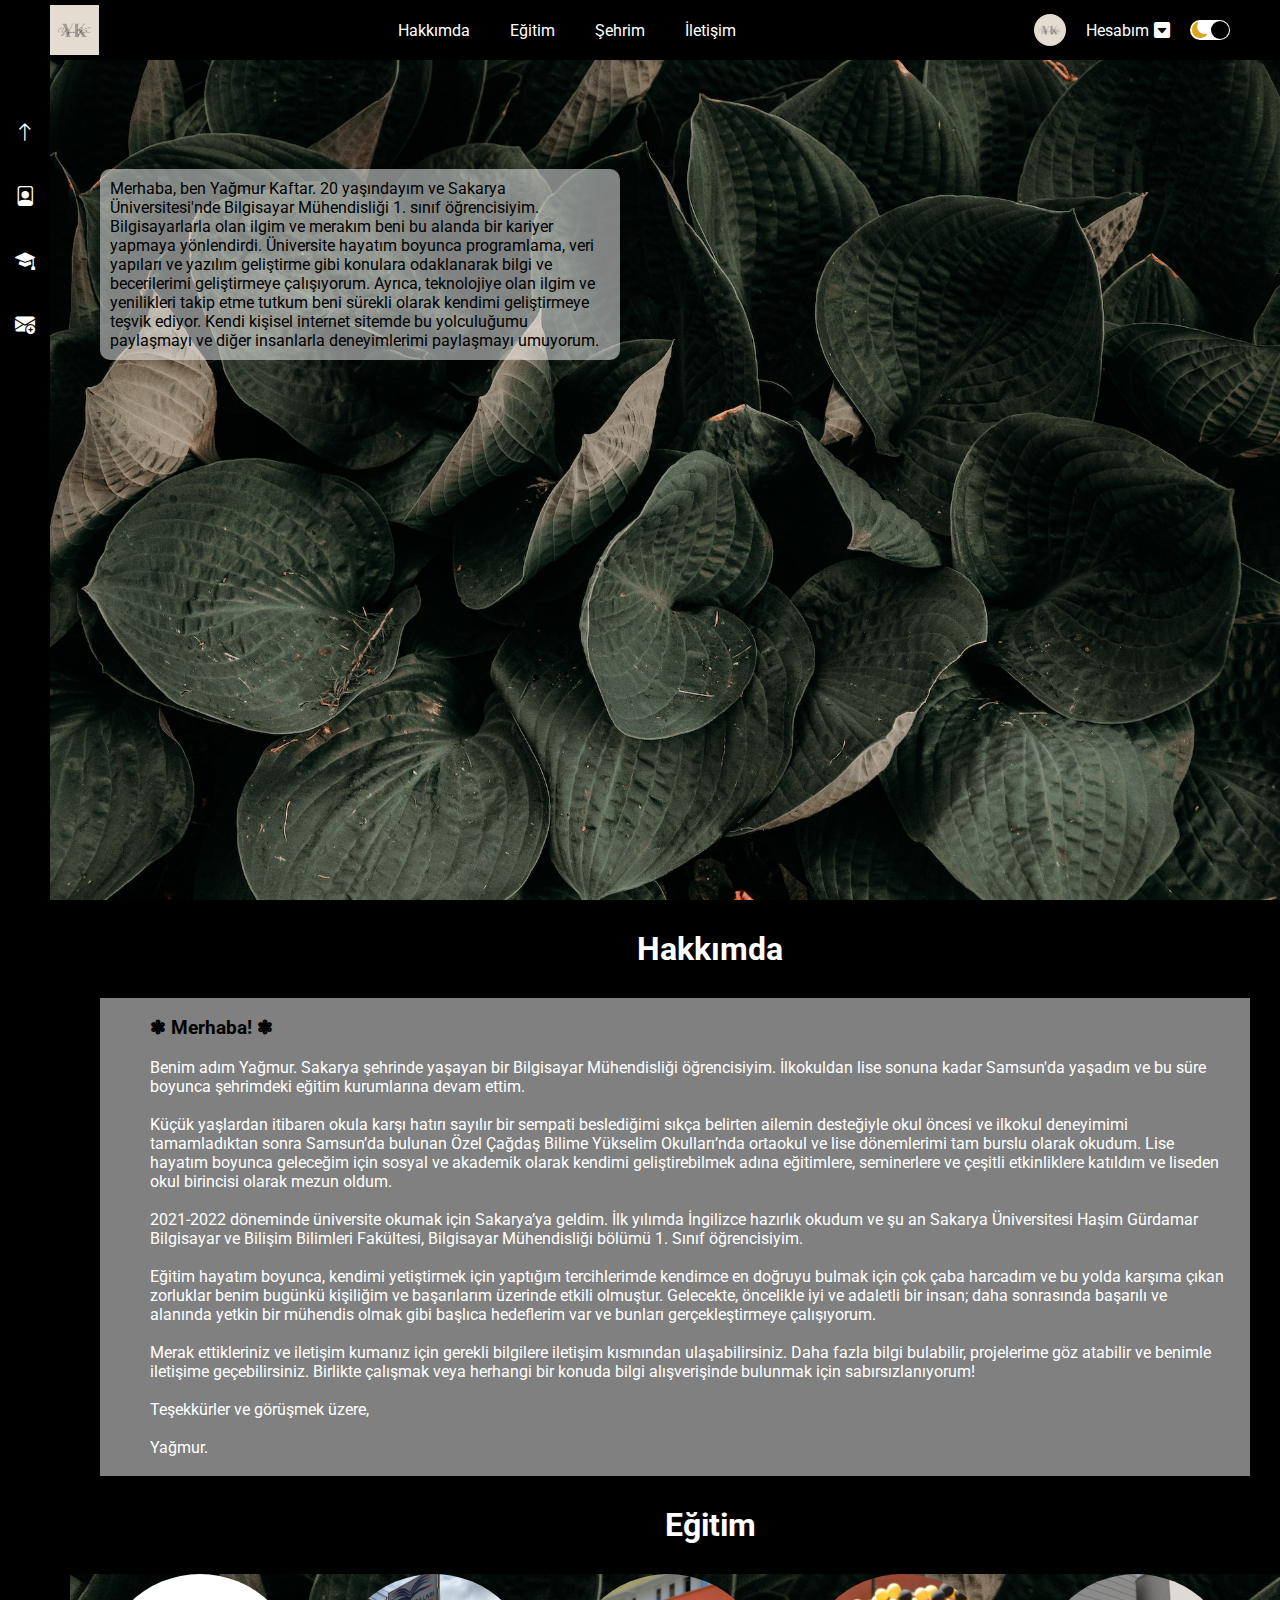
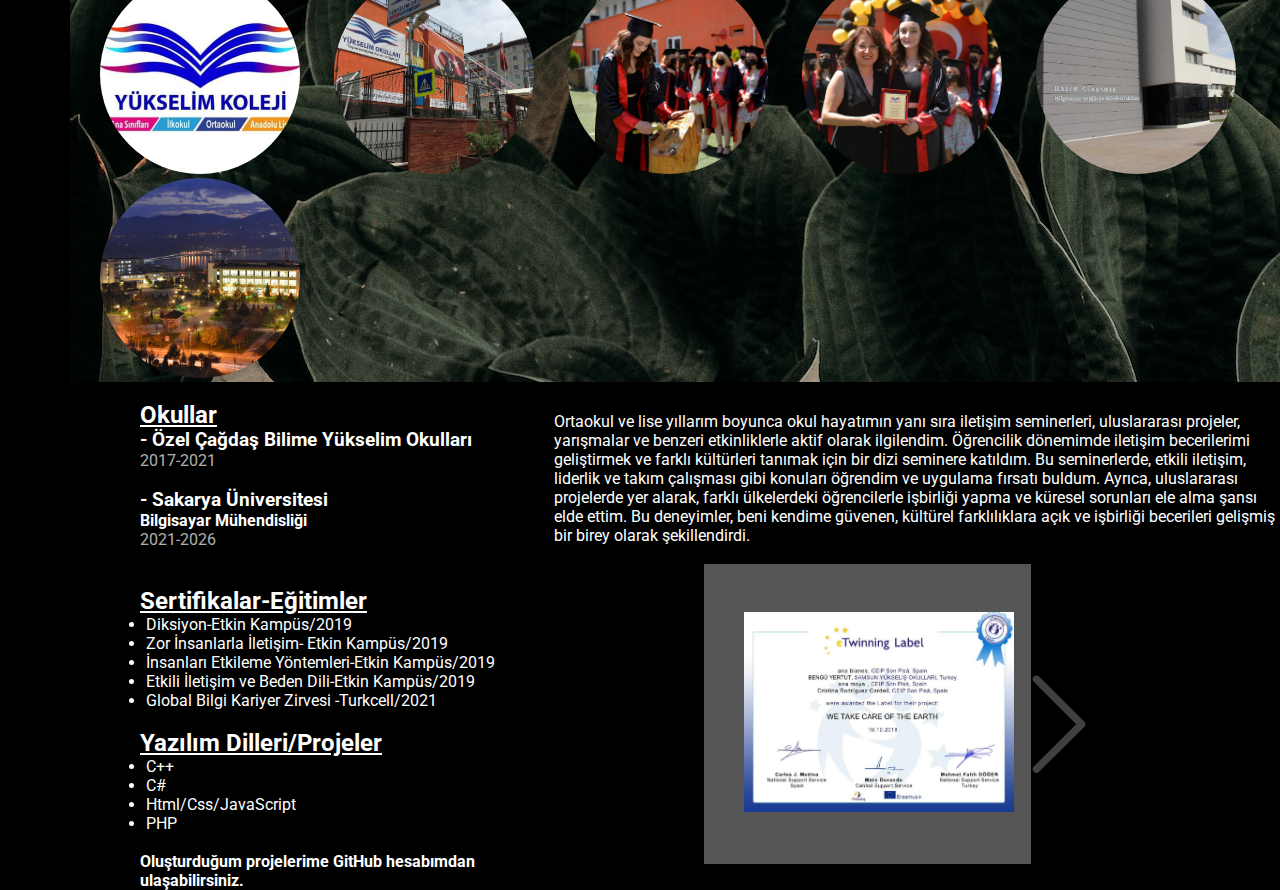
==== html/index.html @ e884bfb1 "varolan tasarım üzerinde düenleme yapıldı" ====
<!DOCTYPE html>
<html lang="en">
  <head>
    <meta charset="UTF-8" />
    <meta name="viewport" content="width=device-width, initial-scale=1.0" />
    <title>Yağmur Kaftar</title>
    <link
      rel="stylesheet"
      href="https://cdn.jsdelivr.net/npm/bootstrap-icons@1.10.5/font/bootstrap-icons.css"
    />
    <link rel="stylesheet" href="../css/style.css" />
  </head>

  <body>
    <!-- navbar start -->
    <div class="navbar" id="ana-sayfa">
      <div class="navbar-wrapper">
        <div class="logo">
          <img src="../photos/hesap-logo.png" alt="">
        </div>
        <nav class="menu-container">
          <ul class="menu-list">
            <li class="menu-list-item"><a href="#hakkimda">Hakkımda</a></li>
            <li class="menu-list-item"><a href="#egitim">Eğitim</a></li>
            <li class="menu-list-item"><a href="city.html">Şehrim</a></li>
            <li class="menu-list-item">İletişim</li>
          </ul>
        </nav>
        <div class="profile-container">
          <img class="profile-picture" src="../photos/hesap-logo.png" alt="" />
          <div class="profile-text-container">
            <span class="profile-text">Hesabım</span>
            <i class="bi bi-caret-down-square-fill"></i>
          </div>
          <div class="toggle">
            <i class="bi bi-moon-fill toggle-icon"></i>
            <i class="bi bi-brightness-low-fill toggle-icon"></i>
            <div class="toggle-ball"></div>
          </div>
        </div>
      </div>
    </div>
    <!-- navbar end -->

    <!-- sidebar start -->
    <div class="sidebar">
      <i class="bi bi-arrow-up" id="main"></i>
      <i class="bi bi-file-person" id="about"></i>
      <i class="bi bi-mortarboard-fill" id="education"></i>
      <i class="bi bi-envelope-plus-fill"></i>
    </div>
    <!-- sidebar end -->

    <!-- content start -->
    <div class="container">
      <!--? featured content start -->
      <div class="content-wrapper">
        <div class="featured-content">
          <img src="../photos/kaftar-sb-none-bg.png" alt=""/>
          <p class="featured-description">
            Merhaba, ben Yağmur Kaftar. 20 yaşındayım ve Sakarya
            Üniversitesi'nde Bilgisayar Mühendisliği 1. sınıf öğrencisiyim.
            Bilgisayarlarla olan ilgim ve merakım beni bu alanda bir kariyer
            yapmaya yönlendirdi. Üniversite hayatım boyunca programlama, veri
            yapıları ve yazılım geliştirme gibi konulara odaklanarak bilgi ve
            becerilerimi geliştirmeye çalışıyorum. Ayrıca, teknolojiye olan
            ilgim ve yenilikleri takip etme tutkum beni sürekli olarak kendimi
            geliştirmeye teşvik ediyor. Kendi kişisel internet sitemde bu
            yolculuğumu paylaşmayı ve diğer insanlarla deneyimlerimi paylaşmayı
            umuyorum.
          </p>
        </div>
      </div>

      <!--? featured content end -->

      <!-- content start -->
      <!-- about start -->
      <div class="about-container" id="hakkimda">
        <h1 class="about-title">Hakkımda</h1>
        <div class="about-text-container">
          <br />
          <h3 class="about-text-title">❃ Merhaba! ❃</h3>
          <br />
          <p>
            Benim adım Yağmur. Sakarya şehrinde yaşayan bir Bilgisayar
            Mühendisliği öğrencisiyim. İlkokuldan lise sonuna kadar Samsun'da
            yaşadım ve bu süre boyunca şehrimdeki eğitim kurumlarına devam
            ettim.
          </p>
          <br />
          <p>
            Küçük yaşlardan itibaren okula karşı hatırı sayılır bir sempati
            beslediğimi sıkça belirten ailemin desteğiyle okul öncesi ve ilkokul
            deneyimimi tamamladıktan sonra Samsun’da bulunan Özel Çağdaş Bilime
            Yükselim Okulları’nda ortaokul ve lise dönemlerimi tam burslu olarak
            okudum. Lise hayatım boyunca geleceğim için sosyal ve akademik
            olarak kendimi geliştirebilmek adına eğitimlere, seminerlere ve
            çeşitli etkinliklere katıldım ve liseden okul birincisi olarak mezun
            oldum.
          </p>
          <br />
          <p>
            2021-2022 döneminde üniversite okumak için Sakarya’ya geldim. İlk
            yılımda İngilizce hazırlık okudum ve şu an Sakarya Üniversitesi
            Haşim Gürdamar Bilgisayar ve Bilişim Bilimleri Fakültesi, Bilgisayar
            Mühendisliği bölümü 1. Sınıf öğrencisiyim.
          </p>
          <br />
          <p>
            Eğitim hayatım boyunca, kendimi yetiştirmek için yaptığım
            tercihlerimde kendimce en doğruyu bulmak için çok çaba harcadım ve
            bu yolda karşıma çıkan zorluklar benim bugünkü kişiliğim ve
            başarılarım üzerinde etkili olmuştur. Gelecekte, öncelikle iyi ve
            adaletli bir insan; daha sonrasında başarılı ve alanında yetkin bir
            mühendis olmak gibi başlıca hedeflerim var ve bunları
            gerçekleştirmeye çalışıyorum.
          </p>
          <br />
          <p>
            Merak ettikleriniz ve iletişim kumanız için gerekli bilgilere
            iletişim kısmından ulaşabilirsiniz. Daha fazla bilgi bulabilir,
            projelerime göz atabilir ve benimle iletişime geçebilirsiniz.
            Birlikte çalışmak veya herhangi bir konuda bilgi alışverişinde
            bulunmak için sabırsızlanıyorum!
          </p>
          <br />
          <p>Teşekkürler ve görüşmek üzere,</p>
          <br />
          <p>Yağmur.</p>
          <br />
        </div>
      </div>
      <!-- about end -->
      <!-- education start -->
      <div class="education-container" id="egitim">
        <h1 class="education-title">Eğitim</h1>
        <div>
          <div class="education-picture-container">
            <img class="education-picture" src="../photos/yükselis.png" alt="" />
            <img class="education-picture" src="../photos/yükselis2.png" alt="" />
            <img class="education-picture" src="../photos/mezuniyet.jpg" alt="" />
            <img
              class="education-picture"
              src="../photos/mezuniyet-2.jpg"
              alt=""
            />
            <img class="education-picture" src="../photos/fakulte.jpeg" alt="" />
            <img
              class="education-picture"
              src="../photos/sau-photo-2.jpg"
              alt=""
            />
          </div>
          <div style="float: left; width: 40%">
            <div class="education-text-schools">
              <br />
              <h2 class="school-text-title">Okullar</h2>
              <h3 class="highschool">- Özel Çağdaş Bilime Yükselim Okulları</h3>
              <p class="date">2017-2021</p>
              <br />
              <h3>- Sakarya Üniversitesi</h3>
              <h4>Bilgisayar Mühendisliği</h4>
              <p class="date">2021-2026</p>
              <br /><br />
            </div>
            <div class="education-text-certificate">
              <h2 class="certificate-text-title">Sertifikalar-Eğitimler</h2>
              <ul class="certificate-list">
                <li>Diksiyon-Etkin Kampüs/2019</li>
                <li>Zor İnsanlarla İletişim- Etkin Kampüs/2019</li>
                <li>İnsanları Etkileme Yöntemleri-Etkin Kampüs/2019</li>
                <li>Etkili İletişim ve Beden Dili-Etkin Kampüs/2019</li>
                <li>Global Bilgi Kariyer Zirvesi -Turkcell/2021</li>
              </ul>
            </div><br>
            <div class="education-text-software">
              <h2 class="software-text-title">Yazılım Dilleri/Projeler</h2>
              <ul class="language-list">
                <li>C++</li>
                <li>C#</li>
                <li>Html/Css/JavaScript</li>
                <li>PHP</li><br>
              </ul>
              <h4>Oluşturduğum projelerime GitHub hesabımdan ulaşabilirsiniz.</h4>
            </div>
          </div>
        </div>
        <div style="float: right; width: 60%" class="documents">
          <p class="documents-text">
            Ortaokul ve lise yıllarım boyunca okul hayatımın yanı sıra iletişim
            seminerleri, uluslararası projeler, yarışmalar ve benzeri
            etkinliklerle aktif olarak ilgilendim. Öğrencilik dönemimde iletişim
            becerilerimi geliştirmek ve farklı kültürleri tanımak için bir dizi
            seminere katıldım. Bu seminerlerde, etkili iletişim, liderlik ve
            takım çalışması gibi konuları öğrendim ve uygulama fırsatı buldum.
            Ayrıca, uluslararası projelerde yer alarak, farklı ülkelerdeki
            öğrencilerle işbirliği yapma ve küresel sorunları ele alma şansı
            elde ettim. Bu deneyimler, beni kendime güvenen, kültürel
            farklılıklara açık ve işbirliği becerileri gelişmiş bir birey olarak
            şekillendirdi.
          </p>
          <br />

          <div class="document-list-wrapper">
            <div class="slider-frame">
              <ul class="documents-list">
                <li class="documents-item">
                  <img
                    class="documents-item-img"
                    src="../photos/eTwinning.jpg"
                    alt=""
                  />
                  <div class="documents-item-info">
                    <span class="documents-item-title"> eTwinning</span>
                  </div>
                </li>
                <li class="documents-item">
                  <img
                    class="documents-item-img"
                    src="../photos/oxford-big-read.jpg"
                    alt=""
                  />
                  <div class="documents-item-info">
                    <span class="documents-item-title">Big Read</span>
                  </div>
                </li>
                <li class="documents-item">
                  <img
                    class="documents-item-img"
                    src="../photos/diksiyon.png"
                    alt=""
                  />
                  <div class="documents-item-info">
                    <span class="documents-item-title">Diksiyon</span>
                  </div>
                </li>
                <li class="documents-item">
                  <img
                    class="documents-item-img"
                    src="../photos/etkili-iletisim-beden-dili.png"
                    alt=""
                  />
                  <div class="documents-item-info">
                    <span class="documents-item-title"
                      >Etkili İletişim-Beden Dili</span
                    >
                  </div>
                </li>
                <li class="documents-item">
                  <img
                    class="documents-item-img"
                    src="../photos/insanları-etkileme-yöntemleri.png"
                    alt=""
                  />
                  <div class="documents-item-info">
                    <span class="documents-item-title"
                      >İnsanları Etkileme Yöntemleri</span
                    >
                  </div>
                </li>
                <li class="documents-item">
                  <img
                    class="documents-item-img"
                    src="../photos/zor-insanlarla-iletisim.png"
                    alt=""
                  />
                  <div class="documents-item-info">
                    <span class="documents-item-title"
                      >Zor İnsanlarla İletişim</span
                    >
                  </div>
                </li>
              </ul>
            </div>
            <div class="rigth-arrow">
              <i class="bi bi-chevron-right arrow"></i>
            </div>
            </div>
          </div>
        </div>
        <div style="clear: both"></div>
      </div>
      <!-- education end -->
    </div>
    <script src="../javascript/script.js"></script>
  </body>
</html>
---- css/style.css ----
@import url('https://fonts.googleapis.com/css2?family=Roboto:wght@300&display=swap');
/* base css start */

* {
  margin: 0;
}

html {
  scroll-behavior: smooth;
}

body {
  font-family: 'Roboto', sans-serif;
}

.container {
  background-color: black;
  color: white;
}
/* base css end */

/* navbar start */

.navbar {
  background-color: black;
  height: 60px;
  color: white;
  position: relative;
  top: 0;
}

.navbar-wrapper {
  display: flex;
  justify-content: space-between;
  align-items: center;
  height: 100%;
  padding: 0 50px;
}


.logo {
  width: 50px;
  height: 50px;
  object-fit: cover;
  display: flex;
}

.menu-list {
  display: flex;
  list-style: none;
  column-gap: 40px;
  padding: 0;
}

.menu-list-item {
  cursor: pointer;
}

.menu-list-item a {
  text-decoration: none; 
  color: white; 
}

.menu-list-item a:hover {
  font-weight: bold;
  color: lightblue; 
}

.menu-list-item:hover {
  font-weight: bold;
}

.menu-list-item.active {
  font-weight: bold;
}

.profile-container {
  display: flex;
  align-items: center;
  column-gap: 20px;
}

.profile-picture {
  width: 32px;
  height: 32px;
  object-fit: cover;
  border-radius: 50%;
}

.profile-text-container {
  display: flex;
  align-items: center;
  column-gap: 5px;
  line-height: 1px;
}

.toggle {
  width: 40px;
  height: 20px;
  border-radius: 20px;
  background-color: white;
  position: relative;
  display: flex;
  align-items: center;
  justify-content: space-around;
}

.toggle-ball {
  width: 18px;
  height: 18px;
  background-color: black;
  border-radius: 50%;
  cursor: pointer;
  position: absolute;
  right: 1px;
  transition: 0.5s all ease;
}

.toggle-icon {
  color: goldenrod;
}
/* navbar end */

/* sidebar start */
.sidebar {
  background-color: black;
  color: white;
  height: 100%;
  width: 50px;
  display: flex;
  flex-direction: column;
  align-items: center;
  padding-top: 60px;
  row-gap: 40px;
  position: fixed;
}

.sidebar i {
  color: white;
  font-size: 20px;
  cursor: pointer;
}

/* sidebar end */

/* featured content start */

.content-wrapper {
  margin-left: 50px;
}

.featured-content {
  background: url("../photos/dark-bg.jpg");
  padding: 50px;
  height: calc(100vh - 160px);
  background-size: cover;
}

.featured-content img{
  padding:0;
}

.featured-description {
  width: 500px;
  background-color: rgb(255, 255, 255, 0.5);
  padding: 10px;
  margin-top: 40px;
  border-radius: 10px;
  color: black;
}

/* featured content end */

/*----content start----*/

/*about start*/

.about-container {
  margin-left: 70px;
}

.about-title {
  padding-top: 30px;
  margin-left: 70px;
  text-align: center;
}
.about-text-title {
  color: black;
}

.about-text-container {
  background-color: rgb(255, 255, 255, 0.5);
  padding-left: 50px;
  padding-right: 20px;
  margin: 30px;
  text-align: left;
  column-gap: 5px;
  text-size-adjust: 5px;
}
/*about end*/

/*education start*/

.education-pictures {
  list-style: none;
}

.education-img {
  width: 270px;
  padding-left: 70%;
  padding-top: 0;
}

.education-picture-container {
  background: url(../photos/dark-bg.jpg);
  height: 250;
  object-fit: cover;
  position: sticky;
}

.education-picture {
  height: 200px;
  width: 200px;
  object-fit: cover;
  border-radius: 100px;
  display: inline-block;
  margin-left: 30px;
}

.education-container {
  margin-left: 70px;
}

.education-title {
  padding-bottom: 30px;
  margin-left: 70px;
  text-align: center;
}

.education-text-schools {
  margin-left: 70px;
}

.school-text-title {
  text-decoration: underline;
}

.date {
  color: rgb(255, 255, 255, 0.7);
}

.education-text-certificate {
  margin-left: 70px;
}


.certificate-text-title {
  text-decoration: underline;
}

.certificate-list {
  padding-inline-start: 1.5%;
}

.education-text-software{
  margin-left: 70px;
}

.software-text-title{
  text-decoration: underline;
}

.language-list{
  padding-inline-start: 1.5%;
}

.slider-frame {
  overflow: hidden;
  /*border: 2px solid;*/
  margin-left: 150px;
  width: 45%;
  background-color: rgba(170, 170, 170, 0.5);
}

.documents-item {
  position: relative;
}

.documents-item:hover .documents-item-title {
  opacity: 1;
}

.documents-item:hover .documents-item-img {
  transform: scale(1.2);
  margin: 0 30px;
  opacity: 0.5;
}

.documents-text {
  padding-top: 30px;
}

.documents-list {
  list-style: none;
  /*padding-left: 150px;*/
  height: 300px;
  display: flex;
  align-items: center;
  column-gap: 30px;
  transform: translateX(0);
  transition: 1s all ease-in-out;

}

.documents-item-img {
  width: 270px;
  height: 200px;
  object-fit: fill;
  transition: 0.5s all ease-in-out;
}

.documents-item-title {
  background-color: rgb(40, 40, 40, 0.5);
  padding: 0 10px;
  font-size: 28px;
  font-weight: bold;
  position: absolute;
  top: 10%;
  left: 100px;
  opacity: 0;
  transition: 0.5s all ease-in-out;
  color: white;
}

.document-list-wrapper {
  overflow: hidden;
  position: relative;
}

.arrow {
  color: gray;
  width: 100px;
  display: flex;
  font-size: 120px;
  opacity: 0.5;
  transition: 1.5s;
  cursor: pointer;
}

.arrow:hover {
  opacity: 1;
}

.rigth-arrow {
  position: absolute;
  right: 25%;
  top: 100px;
}


/*education end*/
/*content end*/

/*dark mode start*/

.container.active{
  background-color: white;
}

.menu-list-item a.active {
  text-decoration: none; 
  color: white; 
}

.navbar.active{
  background-color: white;
  color: black;
}


.sidebar.active{
  background-color: white;
  color: black;
}

.sidebar i.active{
  color: black;
}

.toggle.active{
  background-color: black;
}

.toggle-ball.active{
  background-color: white;
  transform: translateX(-20px);
}

.about-container.active{
  color: black;
}

.education-container.active{
  color: black;
}

.about-text-container.active{
  background-color: rgba(118, 117, 117, 0.5);
}

.date.active {
  color: rgba(56, 55, 55, 0.7);
}

.education-picture-container.active {
  background: url(../photos/light-bg.jpg);
  height: 250;
  object-fit: cover;
  position: sticky;
}

.featured-content.active {
  background: url("../photos/light-bg.jpg");
  padding: 50px;
  height: calc(100vh- 160px);
  background-size: cover;
}
/*dark mode end*/

/*responsive start*/
/*@media only screen and (max-width: )*/
  


/*responsive end*/
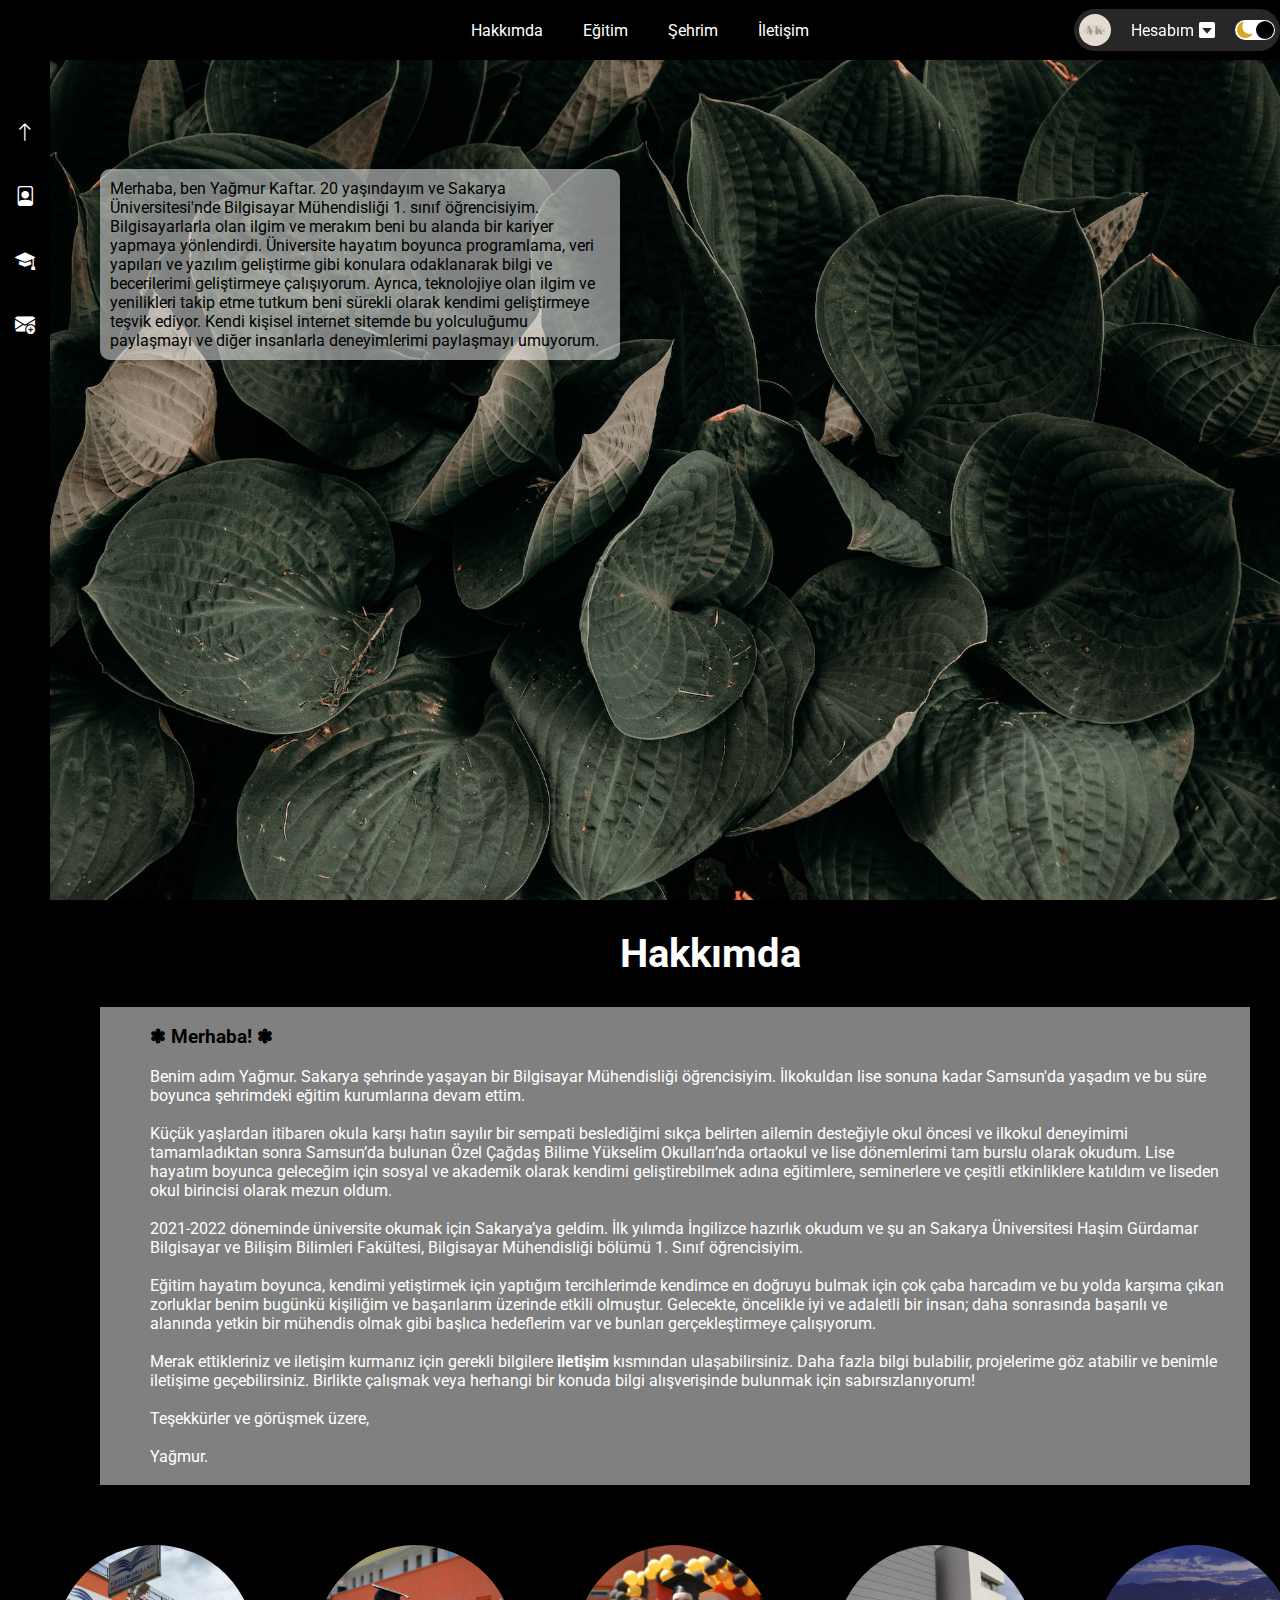
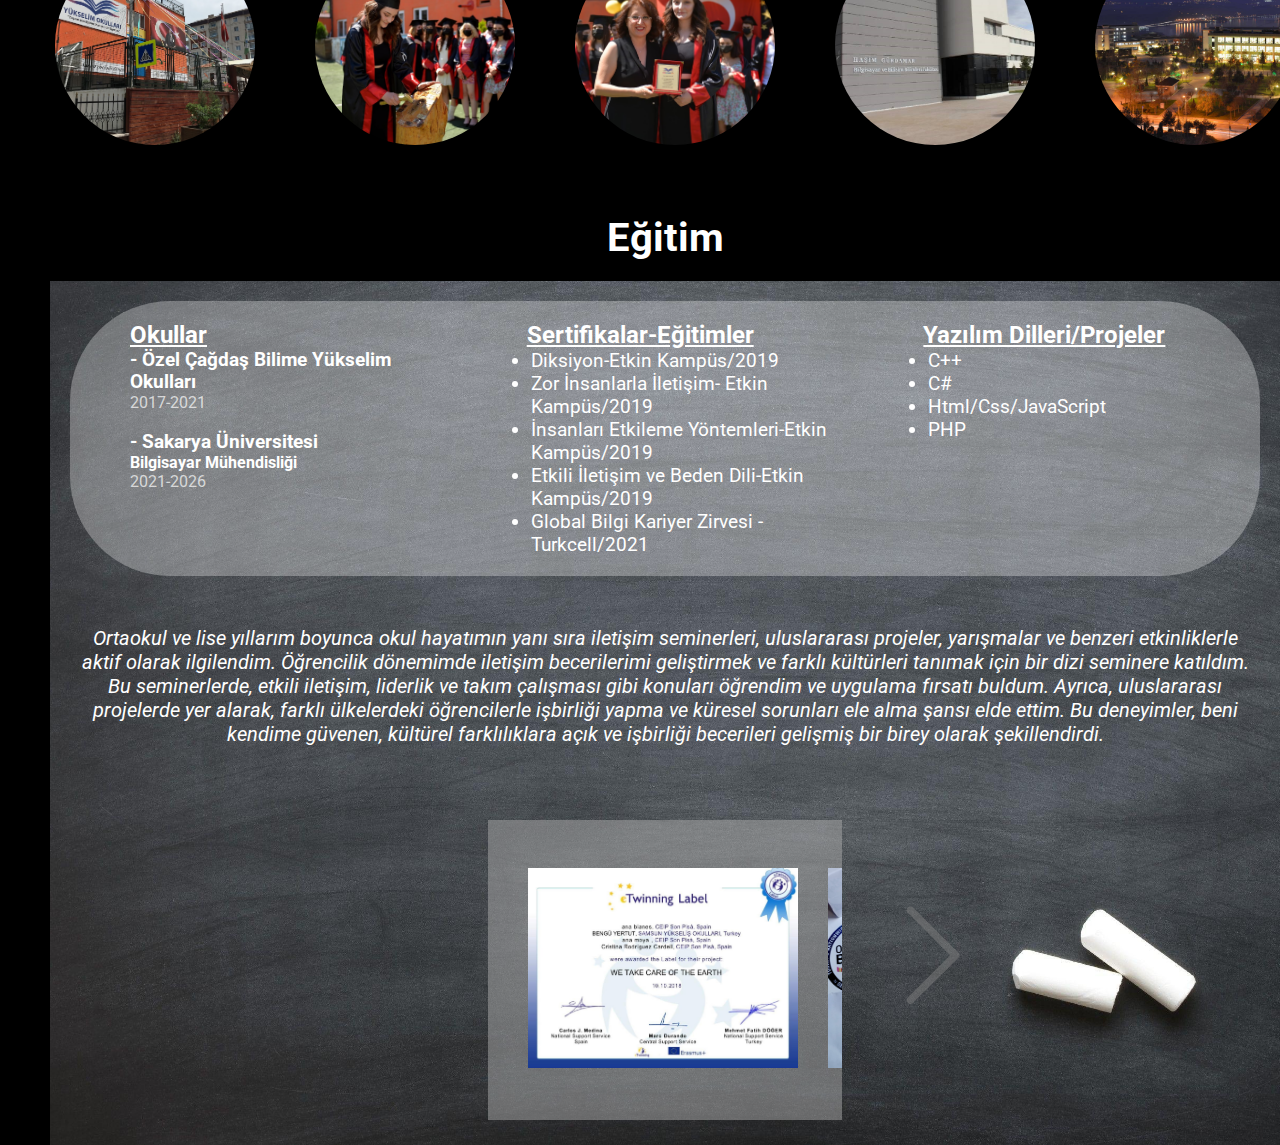
==== commit b832ed6e: "login sayfasına php ile kontrol getirildi, bazı tasarımlar düzenlendi" ====
--- a/html/index.html
+++ b/html/index.html
@@ -13,19 +13,20 @@
 
   <body>
     <!-- navbar start -->
-    <div class="navbar" id="ana-sayfa">
-      <div class="navbar-wrapper">
-        <div class="logo">
-          <img src="../photos/hesap-logo.png" alt="">
-        </div>
+    <header class="navbar" id="ana-sayfa">
+      <section class="navbar-wrapper">
         <nav class="menu-container">
           <ul class="menu-list">
             <li class="menu-list-item"><a href="#hakkimda">Hakkımda</a></li>
             <li class="menu-list-item"><a href="#egitim">Eğitim</a></li>
-            <li class="menu-list-item"><a href="city.html">Şehrim</a></li>
+            <li class="menu-list-item">
+              <a href="city.html" target="_self">Şehrim</a>
+            </li>
             <li class="menu-list-item">İletişim</li>
           </ul>
         </nav>
+      </section>
+      <section>
         <div class="profile-container">
           <img class="profile-picture" src="../photos/hesap-logo.png" alt="" />
           <div class="profile-text-container">
@@ -38,25 +39,25 @@
             <div class="toggle-ball"></div>
           </div>
         </div>
-      </div>
-    </div>
+      </section>
+    </header>
     <!-- navbar end -->
 
     <!-- sidebar start -->
-    <div class="sidebar">
+    <nav class="sidebar">
       <i class="bi bi-arrow-up" id="main"></i>
       <i class="bi bi-file-person" id="about"></i>
       <i class="bi bi-mortarboard-fill" id="education"></i>
       <i class="bi bi-envelope-plus-fill"></i>
-    </div>
+    </nav>
     <!-- sidebar end -->
 
     <!-- content start -->
-    <div class="container">
+    <section class="container">
       <!--? featured content start -->
       <div class="content-wrapper">
         <div class="featured-content">
-          <img src="../photos/kaftar-sb-none-bg.png" alt=""/>
+          <img src="../photos/kaftar-sb-none-bg.png" alt="" />
           <p class="featured-description">
             Merhaba, ben Yağmur Kaftar. 20 yaşındayım ve Sakarya
             Üniversitesi'nde Bilgisayar Mühendisliği 1. sınıf öğrencisiyim.
@@ -76,9 +77,9 @@
 
       <!-- content start -->
       <!-- about start -->
-      <div class="about-container" id="hakkimda">
-        <h1 class="about-title">Hakkımda</h1>
-        <div class="about-text-container">
+      <section class="about-container" id="hakkimda">
+        <header><h1 class="about-title">Hakkımda</h1></header>
+        <article class="about-text-container">
           <br />
           <h3 class="about-text-title">❃ Merhaba! ❃</h3>
           <br />
@@ -118,43 +119,45 @@
           </p>
           <br />
           <p>
-            Merak ettikleriniz ve iletişim kumanız için gerekli bilgilere
-            iletişim kısmından ulaşabilirsiniz. Daha fazla bilgi bulabilir,
-            projelerime göz atabilir ve benimle iletişime geçebilirsiniz.
-            Birlikte çalışmak veya herhangi bir konuda bilgi alışverişinde
-            bulunmak için sabırsızlanıyorum!
+            Merak ettikleriniz ve iletişim kurmanız için gerekli bilgilere
+            <strong><a href="communication.html">iletişim</a></strong> kısmından
+            ulaşabilirsiniz. Daha fazla bilgi bulabilir, projelerime göz
+            atabilir ve benimle iletişime geçebilirsiniz. Birlikte çalışmak veya
+            herhangi bir konuda bilgi alışverişinde bulunmak için
+            sabırsızlanıyorum!
           </p>
           <br />
           <p>Teşekkürler ve görüşmek üzere,</p>
           <br />
           <p>Yağmur.</p>
           <br />
-        </div>
-      </div>
+        </article>
+
+        <section class="education-picture-container">
+          <img class="education-picture" src="../photos/yükselis2.png" alt="" />
+          <img class="education-picture" src="../photos/mezuniyet.jpg" alt="" />
+          <img
+            class="education-picture"
+            src="../photos/mezuniyet-2.jpg"
+            alt=""
+          />
+          <img class="education-picture" src="../photos/fakulte.jpeg" alt="" />
+          <img
+            class="education-picture"
+            src="../photos/sau-photo-2.jpg"
+            alt=""
+          />
+        </section>
+      </section>
+      <br />
       <!-- about end -->
+
       <!-- education start -->
-      <div class="education-container" id="egitim">
-        <h1 class="education-title">Eğitim</h1>
-        <div>
-          <div class="education-picture-container">
-            <img class="education-picture" src="../photos/yükselis.png" alt="" />
-            <img class="education-picture" src="../photos/yükselis2.png" alt="" />
-            <img class="education-picture" src="../photos/mezuniyet.jpg" alt="" />
-            <img
-              class="education-picture"
-              src="../photos/mezuniyet-2.jpg"
-              alt=""
-            />
-            <img class="education-picture" src="../photos/fakulte.jpeg" alt="" />
-            <img
-              class="education-picture"
-              src="../photos/sau-photo-2.jpg"
-              alt=""
-            />
-          </div>
-          <div style="float: left; width: 40%">
-            <div class="education-text-schools">
-              <br />
+      <section class="education-container">
+        <header><h1 class="education-title" id="egitim">Eğitim</h1></header>
+        <div class="edu-wrapper">
+          <div class="schools-box">
+            <article class="education-text-schools">
               <h2 class="school-text-title">Okullar</h2>
               <h3 class="highschool">- Özel Çağdaş Bilime Yükselim Okulları</h3>
               <p class="date">2017-2021</p>
@@ -163,8 +166,8 @@
               <h4>Bilgisayar Mühendisliği</h4>
               <p class="date">2021-2026</p>
               <br /><br />
-            </div>
-            <div class="education-text-certificate">
+            </article>
+            <article class="education-text-certificate">
               <h2 class="certificate-text-title">Sertifikalar-Eğitimler</h2>
               <ul class="certificate-list">
                 <li>Diksiyon-Etkin Kampüs/2019</li>
@@ -173,20 +176,21 @@
                 <li>Etkili İletişim ve Beden Dili-Etkin Kampüs/2019</li>
                 <li>Global Bilgi Kariyer Zirvesi -Turkcell/2021</li>
               </ul>
-            </div><br>
-            <div class="education-text-software">
+            </article>
+            <br />
+            <article class="education-text-software">
               <h2 class="software-text-title">Yazılım Dilleri/Projeler</h2>
               <ul class="language-list">
                 <li>C++</li>
                 <li>C#</li>
                 <li>Html/Css/JavaScript</li>
-                <li>PHP</li><br>
+                <li>PHP</li>
+                <br />
               </ul>
-              <h4>Oluşturduğum projelerime GitHub hesabımdan ulaşabilirsiniz.</h4>
-            </div>
+            </article>
           </div>
         </div>
-        <div style="float: right; width: 60%" class="documents">
+        <article class="documents">
           <p class="documents-text">
             Ortaokul ve lise yıllarım boyunca okul hayatımın yanı sıra iletişim
             seminerleri, uluslararası projeler, yarışmalar ve benzeri
@@ -201,30 +205,37 @@
             şekillendirdi.
           </p>
           <br />
-
           <div class="document-list-wrapper">
             <div class="slider-frame">
               <ul class="documents-list">
-                <li class="documents-item">
-                  <img
-                    class="documents-item-img"
-                    src="../photos/eTwinning.jpg"
-                    alt=""
-                  />
-                  <div class="documents-item-info">
-                    <span class="documents-item-title"> eTwinning</span>
-                  </div>
-                </li>
-                <li class="documents-item">
-                  <img
-                    class="documents-item-img"
-                    src="../photos/oxford-big-read.jpg"
-                    alt=""
-                  />
-                  <div class="documents-item-info">
-                    <span class="documents-item-title">Big Read</span>
-                  </div>
-                </li>
+                <a
+                  target="_blank"
+                  href="https://school-education.ec.europa.eu/en/etwinning"
+                >
+                  <li class="documents-item">
+                    <img
+                      class="documents-item-img"
+                      src="../photos/eTwinning.jpg"
+                      alt=""
+                    />
+                    <div class="documents-item-info">
+                      <span class="documents-item-title">eTwinning</span>
+                    </div>
+                  </li></a
+                >
+                <a target="_blank" href="https://www.oxfordbigread.com/">
+                  <li class="documents-item">
+                    <img
+                      class="documents-item-img"
+                      src="../photos/oxford-big-read.jpg"
+                      alt=""
+                    />
+                    <div class="documents-item-info">
+                      <span class="documents-item-title">Big Read</span>
+                    </div>
+                  </li></a>
+
+                <a target="_blank" href="https://www.etkinkampus.com/">
                 <li class="documents-item">
                   <img
                     class="documents-item-img"
@@ -235,6 +246,8 @@
                     <span class="documents-item-title">Diksiyon</span>
                   </div>
                 </li>
+              </a>
+              <a target="_blank" href="https://www.etkinkampus.com/">
                 <li class="documents-item">
                   <img
                     class="documents-item-img"
@@ -247,6 +260,8 @@
                     >
                   </div>
                 </li>
+              </a>
+              <a target="_blank" href="https://www.etkinkampus.com/">
                 <li class="documents-item">
                   <img
                     class="documents-item-img"
@@ -259,6 +274,8 @@
                     >
                   </div>
                 </li>
+              </a>
+              <a  target="_blank" href="https://www.etkinkampus.com/">
                 <li class="documents-item">
                   <img
                     class="documents-item-img"
@@ -271,18 +288,17 @@
                     >
                   </div>
                 </li>
+              </a>
               </ul>
             </div>
             <div class="rigth-arrow">
               <i class="bi bi-chevron-right arrow"></i>
             </div>
-            </div>
           </div>
-        </div>
-        <div style="clear: both"></div>
-      </div>
+        </article>
+      </section>
       <!-- education end -->
-    </div>
+    </section>
     <script src="../javascript/script.js"></script>
   </body>
-</html>+</html>
--- a/css/style.css
+++ b/css/style.css
@@ -1,5 +1,19 @@
-@import url('https://fonts.googleapis.com/css2?family=Roboto:wght@300&display=swap');
+@import url("https://fonts.googleapis.com/css2?family=Roboto:wght@300&display=swap");
 /* base css start */
+
+
+::-webkit-scrollbar {
+  width: 10px; 
+}
+
+::-webkit-scrollbar-thumb {
+  background-color: #888; 
+  border-radius: 5px; 
+}
+
+::-webkit-scrollbar-track {
+  background-color: #f1f1f1; 
+}
 
 * {
   margin: 0;
@@ -10,7 +24,17 @@
 }
 
 body {
-  font-family: 'Roboto', sans-serif;
+  font-family: "Roboto", sans-serif;
+}
+
+.menu-list-item a {
+  color: white;
+  background-color: transparent;
+  text-decoration: none;
+}
+
+.menu-list-item a.active {
+  color: black;
 }
 
 .container {
@@ -31,18 +55,10 @@
 
 .navbar-wrapper {
   display: flex;
-  justify-content: space-between;
+  justify-content: space-around;
   align-items: center;
   height: 100%;
   padding: 0 50px;
-}
-
-
-.logo {
-  width: 50px;
-  height: 50px;
-  object-fit: cover;
-  display: flex;
 }
 
 .menu-list {
@@ -50,6 +66,7 @@
   list-style: none;
   column-gap: 40px;
   padding: 0;
+  align-items: center;
 }
 
 .menu-list-item {
@@ -57,27 +74,29 @@
 }
 
 .menu-list-item a {
-  text-decoration: none; 
-  color: white; 
+  text-decoration: none;
 }
 
 .menu-list-item a:hover {
   font-weight: bold;
-  color: lightblue; 
+  color: gray;
 }
 
 .menu-list-item:hover {
   font-weight: bold;
 }
 
-.menu-list-item.active {
-  font-weight: bold;
-}
-
 .profile-container {
   display: flex;
+  padding: 5px;
   align-items: center;
   column-gap: 20px;
+  background-color: rgba(56, 55, 55, 0.7);
+  border-radius: 30px;
+  position: fixed;
+  top: 1%;
+  right: 0;
+  z-index: 5;
 }
 
 .profile-picture {
@@ -119,6 +138,7 @@
 .toggle-icon {
   color: goldenrod;
 }
+
 /* navbar end */
 
 /* sidebar start */
@@ -156,8 +176,8 @@
   background-size: cover;
 }
 
-.featured-content img{
-  padding:0;
+.featured-content img {
+  padding: 0;
 }
 
 .featured-description {
@@ -183,6 +203,7 @@
   padding-top: 30px;
   margin-left: 70px;
   text-align: center;
+  font-size: 40px;
 }
 .about-text-title {
   color: black;
@@ -195,11 +216,12 @@
   margin: 30px;
   text-align: left;
   column-gap: 5px;
-  text-size-adjust: 5px;
-}
-/*about end*/
-
-/*education start*/
+}
+
+.about-container .about-text-container p strong a {
+  text-decoration: none;
+  color: white ;
+}
 
 .education-pictures {
   list-style: none;
@@ -212,10 +234,13 @@
 }
 
 .education-picture-container {
-  background: url(../photos/dark-bg.jpg);
+  background-color: black;
   height: 250;
   object-fit: cover;
   position: sticky;
+  display: flex;
+  justify-content: center;
+  align-items: center;
 }
 
 .education-picture {
@@ -223,22 +248,51 @@
   width: 200px;
   object-fit: cover;
   border-radius: 100px;
-  display: inline-block;
-  margin-left: 30px;
-}
+  display: inline-flex;
+  margin: 30px;
+}
+
+/*about end*/
+
+/*education start*/
 
 .education-container {
-  margin-left: 70px;
+  margin-left: 50px;
+  background: url(../photos/education-bg.jpg);
+  background-position: right;
+  background-position: bottom;
+  background-size: cover;
 }
 
 .education-title {
-  padding-bottom: 30px;
-  margin-left: 70px;
+  padding: 20px;
   text-align: center;
-}
-
-.education-text-schools {
-  margin-left: 70px;
+  font-size: 40px;
+  background-color: black;
+}
+
+.edu-wrapper {
+  padding: 20px;
+}
+
+.schools-box {
+  background-color: rgba(255, 255, 255, 0.3);
+  border-radius: 100px;
+  display: flex;
+  flex-wrap: wrap;
+}
+.schools-box article {
+  flex: 1;
+  padding: 20px;
+}
+.schools-box article li {
+  font-size: 19px;
+}
+
+.education-text-schools,
+.education-text-software,
+.education-text-certificate {
+  margin-left: 40px;
 }
 
 .school-text-title {
@@ -249,11 +303,6 @@
   color: rgb(255, 255, 255, 0.7);
 }
 
-.education-text-certificate {
-  margin-left: 70px;
-}
-
-
 .certificate-text-title {
   text-decoration: underline;
 }
@@ -262,23 +311,18 @@
   padding-inline-start: 1.5%;
 }
 
-.education-text-software{
-  margin-left: 70px;
-}
-
-.software-text-title{
+.software-text-title {
   text-decoration: underline;
 }
 
-.language-list{
+.language-list {
   padding-inline-start: 1.5%;
 }
 
 .slider-frame {
   overflow: hidden;
-  /*border: 2px solid;*/
-  margin-left: 150px;
-  width: 45%;
+  margin-left: 35%;
+  width: 30%;
   background-color: rgba(170, 170, 170, 0.5);
 }
 
@@ -297,19 +341,20 @@
 }
 
 .documents-text {
-  padding-top: 30px;
+  padding: 30px;
+  font-size: 20px;
+  text-align: center; 
+  font-style: italic;
 }
 
 .documents-list {
   list-style: none;
-  /*padding-left: 150px;*/
   height: 300px;
   display: flex;
   align-items: center;
   column-gap: 30px;
   transform: translateX(0);
   transition: 1s all ease-in-out;
-
 }
 
 .documents-item-img {
@@ -335,6 +380,7 @@
 .document-list-wrapper {
   overflow: hidden;
   position: relative;
+  padding: 25px;
 }
 
 .arrow {
@@ -357,54 +403,62 @@
   top: 100px;
 }
 
-
 /*education end*/
 /*content end*/
 
 /*dark mode start*/
 
-.container.active{
-  background-color: white;
+.container.active {
+  background-color: white;
+}
+
+.menu-list-item.active {
+  font-weight: bold;
 }
 
 .menu-list-item a.active {
-  text-decoration: none; 
-  color: white; 
-}
-
-.navbar.active{
-  background-color: white;
-  color: black;
-}
-
-
-.sidebar.active{
-  background-color: white;
-  color: black;
-}
-
-.sidebar i.active{
-  color: black;
-}
-
-.toggle.active{
-  background-color: black;
-}
-
-.toggle-ball.active{
+  text-decoration: none;
+  color: white;
+}
+
+.navbar.active {
+  background-color: white;
+  color: black;
+}
+
+.sidebar.active {
+  background-color: white;
+  color: black;
+}
+
+.sidebar i.active {
+  color: black;
+}
+
+.toggle.active {
+  background-color: black;
+}
+
+.toggle-ball.active {
   background-color: white;
   transform: translateX(-20px);
 }
 
-.about-container.active{
-  color: black;
-}
-
-.education-container.active{
-  color: black;
-}
-
-.about-text-container.active{
+.about-container.active {
+  color: black;
+}
+
+.education-title.active {
+  color: black;
+  background-color: white;
+}
+
+.education-container.active {
+  color: white;
+  background-color: white;
+}
+
+.about-text-container.active {
   background-color: rgba(118, 117, 117, 0.5);
 }
 
@@ -413,7 +467,7 @@
 }
 
 .education-picture-container.active {
-  background: url(../photos/light-bg.jpg);
+  background-color: rgba(109, 109, 109, 0.5);
   height: 250;
   object-fit: cover;
   position: sticky;
@@ -425,11 +479,10 @@
   height: calc(100vh- 160px);
   background-size: cover;
 }
+
 /*dark mode end*/
 
 /*responsive start*/
 /*@media only screen and (max-width: )*/
-  
-
 
 /*responsive end*/
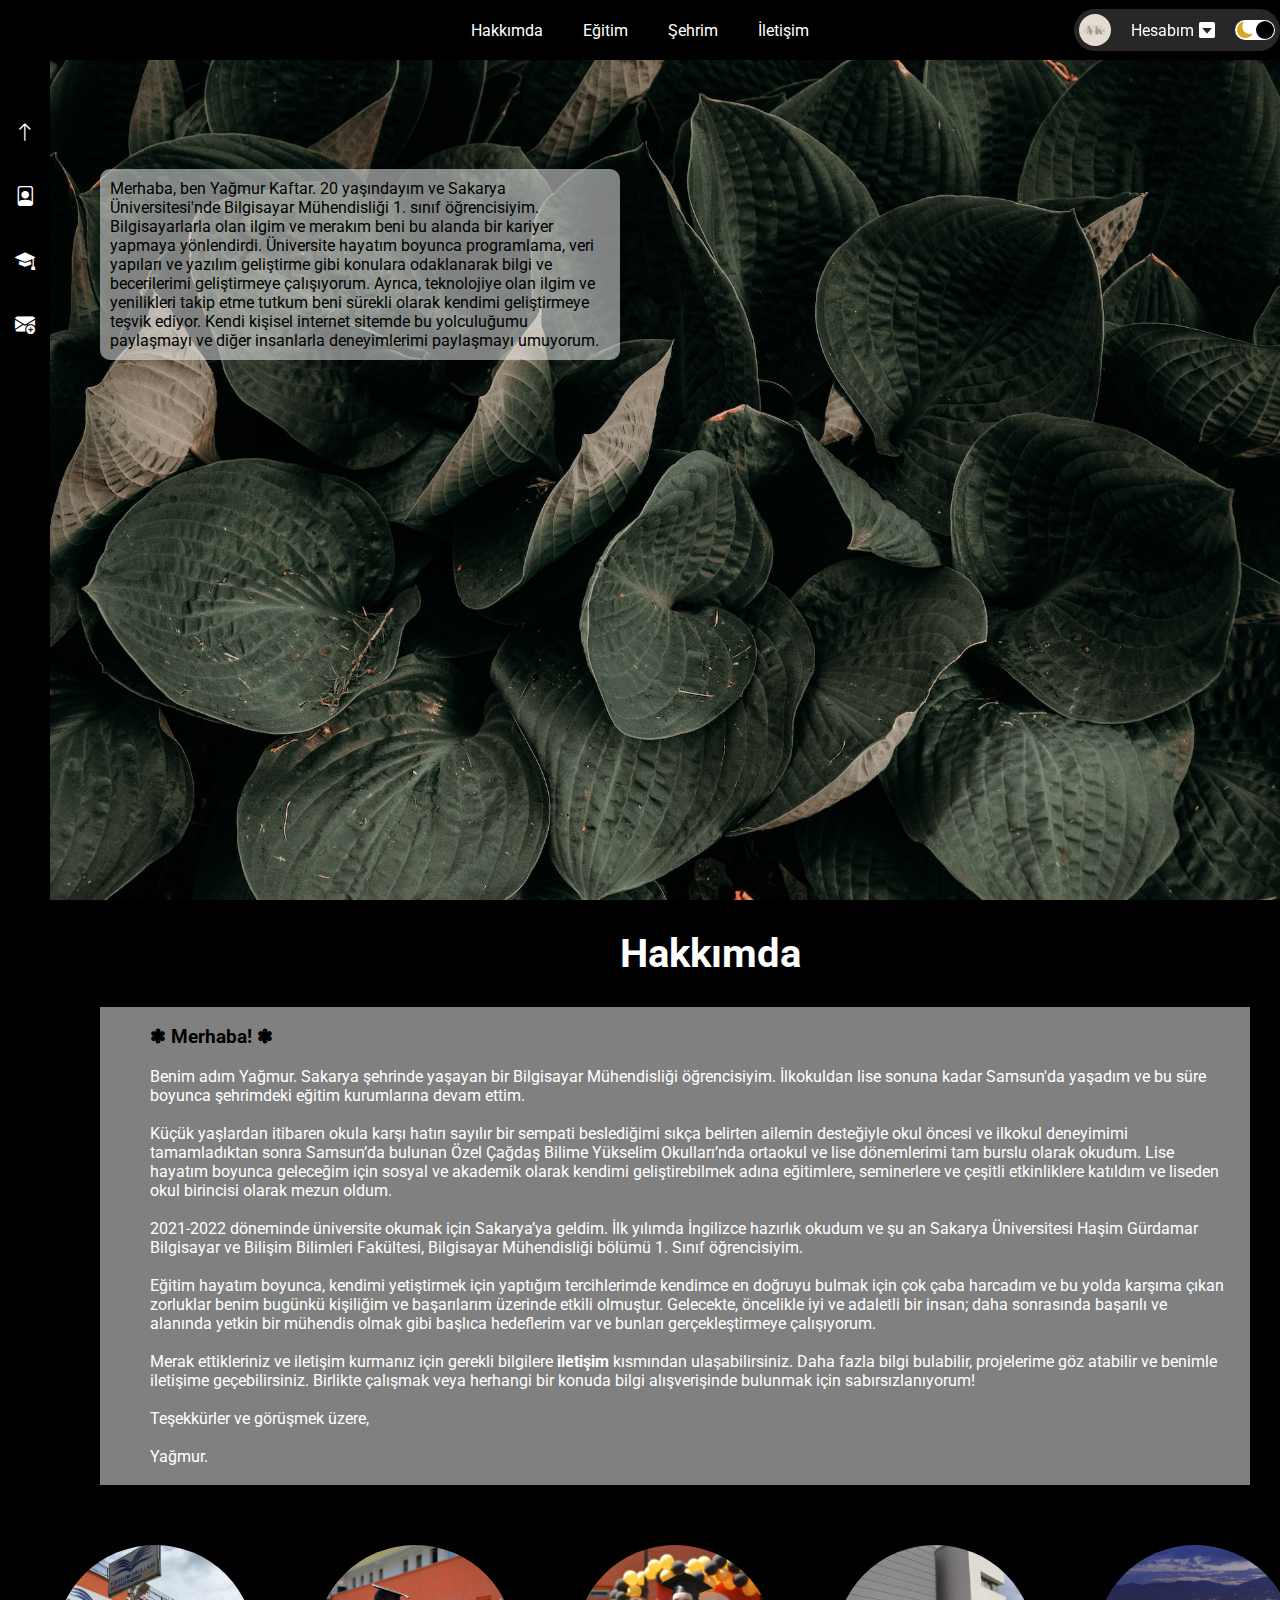
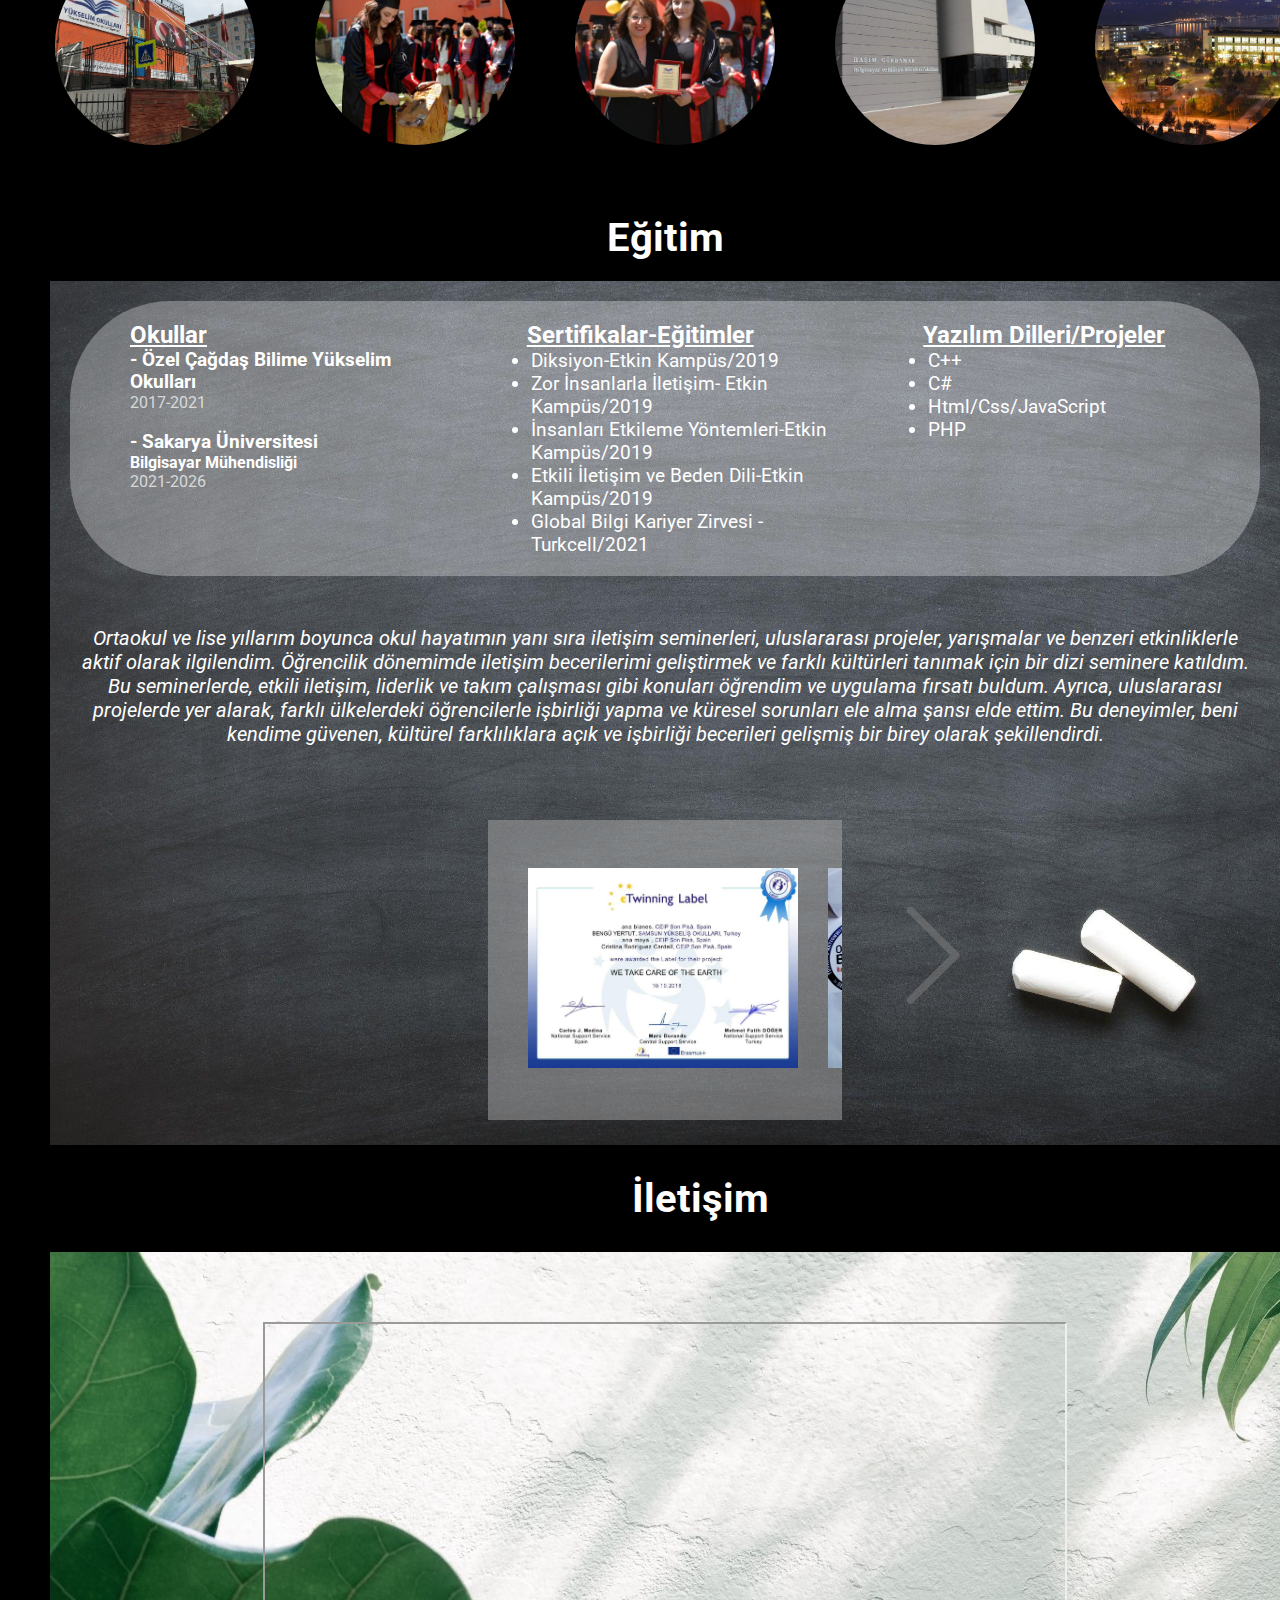
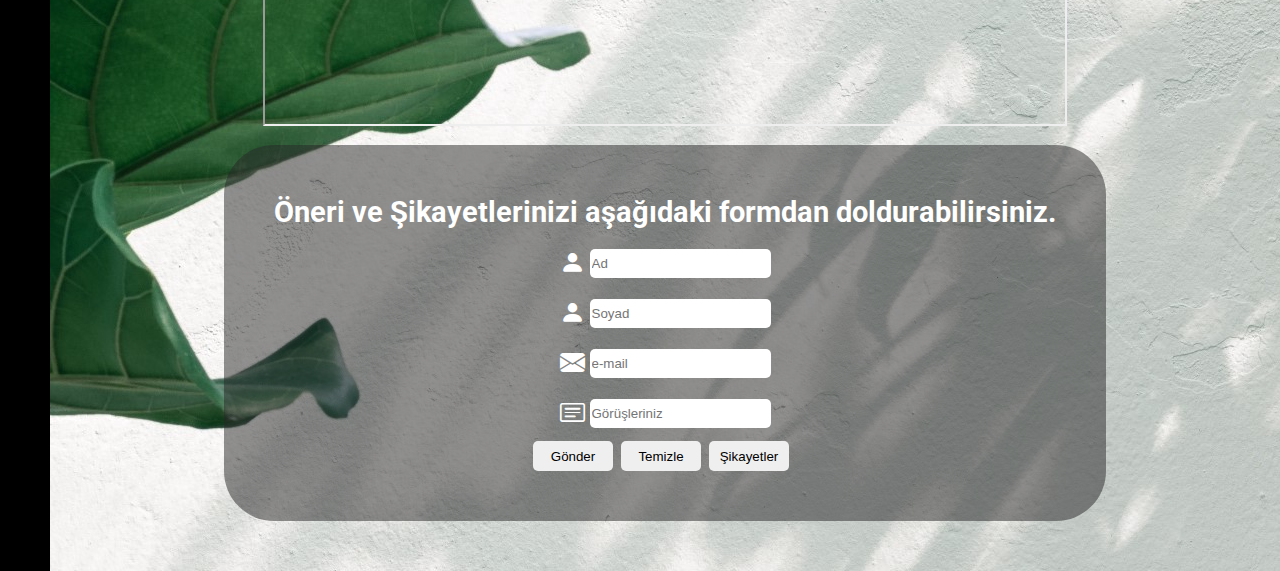
==== commit 95cdb937: "düzenlemeler yapıldı" ====
--- a/html/index.html
+++ b/html/index.html
@@ -22,7 +22,7 @@
             <li class="menu-list-item">
               <a href="city.html" target="_self">Şehrim</a>
             </li>
-            <li class="menu-list-item">İletişim</li>
+            <li class="menu-list-item"><a href="#iletisim">İletişim</a></li>
           </ul>
         </nav>
       </section>
@@ -48,7 +48,7 @@
       <i class="bi bi-arrow-up" id="main"></i>
       <i class="bi bi-file-person" id="about"></i>
       <i class="bi bi-mortarboard-fill" id="education"></i>
-      <i class="bi bi-envelope-plus-fill"></i>
+      <i class="bi bi-envelope-plus-fill" id="contact"></i>
     </nav>
     <!-- sidebar end -->
 
@@ -233,62 +233,63 @@
                     <div class="documents-item-info">
                       <span class="documents-item-title">Big Read</span>
                     </div>
-                  </li></a>
+                  </li></a
+                >
 
                 <a target="_blank" href="https://www.etkinkampus.com/">
-                <li class="documents-item">
-                  <img
-                    class="documents-item-img"
-                    src="../photos/diksiyon.png"
-                    alt=""
-                  />
-                  <div class="documents-item-info">
-                    <span class="documents-item-title">Diksiyon</span>
-                  </div>
-                </li>
-              </a>
-              <a target="_blank" href="https://www.etkinkampus.com/">
-                <li class="documents-item">
-                  <img
-                    class="documents-item-img"
-                    src="../photos/etkili-iletisim-beden-dili.png"
-                    alt=""
-                  />
-                  <div class="documents-item-info">
-                    <span class="documents-item-title"
-                      >Etkili İletişim-Beden Dili</span
-                    >
-                  </div>
-                </li>
-              </a>
-              <a target="_blank" href="https://www.etkinkampus.com/">
-                <li class="documents-item">
-                  <img
-                    class="documents-item-img"
-                    src="../photos/insanları-etkileme-yöntemleri.png"
-                    alt=""
-                  />
-                  <div class="documents-item-info">
-                    <span class="documents-item-title"
-                      >İnsanları Etkileme Yöntemleri</span
-                    >
-                  </div>
-                </li>
-              </a>
-              <a  target="_blank" href="https://www.etkinkampus.com/">
-                <li class="documents-item">
-                  <img
-                    class="documents-item-img"
-                    src="../photos/zor-insanlarla-iletisim.png"
-                    alt=""
-                  />
-                  <div class="documents-item-info">
-                    <span class="documents-item-title"
-                      >Zor İnsanlarla İletişim</span
-                    >
-                  </div>
-                </li>
-              </a>
+                  <li class="documents-item">
+                    <img
+                      class="documents-item-img"
+                      src="../photos/diksiyon.png"
+                      alt=""
+                    />
+                    <div class="documents-item-info">
+                      <span class="documents-item-title">Diksiyon</span>
+                    </div>
+                  </li>
+                </a>
+                <a target="_blank" href="https://www.etkinkampus.com/">
+                  <li class="documents-item">
+                    <img
+                      class="documents-item-img"
+                      src="../photos/etkili-iletisim-beden-dili.png"
+                      alt=""
+                    />
+                    <div class="documents-item-info">
+                      <span class="documents-item-title"
+                        >Etkili İletişim-Beden Dili</span
+                      >
+                    </div>
+                  </li>
+                </a>
+                <a target="_blank" href="https://www.etkinkampus.com/">
+                  <li class="documents-item">
+                    <img
+                      class="documents-item-img"
+                      src="../photos/insanları-etkileme-yöntemleri.png"
+                      alt=""
+                    />
+                    <div class="documents-item-info">
+                      <span class="documents-item-title"
+                        >İnsanları Etkileme Yöntemleri</span
+                      >
+                    </div>
+                  </li>
+                </a>
+                <a target="_blank" href="https://www.etkinkampus.com/">
+                  <li class="documents-item">
+                    <img
+                      class="documents-item-img"
+                      src="../photos/zor-insanlarla-iletisim.png"
+                      alt=""
+                    />
+                    <div class="documents-item-info">
+                      <span class="documents-item-title"
+                        >Zor İnsanlarla İletişim</span
+                      >
+                    </div>
+                  </li>
+                </a>
               </ul>
             </div>
             <div class="rigth-arrow">
@@ -298,7 +299,74 @@
         </article>
       </section>
       <!-- education end -->
+      <!-- contact start-->
+      <section class="contact-container" id="contact-container">
+        <h1 class="contact-title">İletişim</h1>
+        <div class="contact-wrapper">
+          <iframe
+            class="map"
+            src="https://www.google.com/maps/embed?pb=!1m18!1m12!1m3!1d6045.890851193019!2d30.32439212673626!3d40.74122636731485!2m3!1f0!2f0!3f0!3m2!1i1024!2i768!4f13.1!3m3!1m2!1s0x14ccaded70ee240b%3A0xd81085b5551312fd!2sBilgisayar%20Ve%20Bili%C5%9Fim%20Bilimleri%20Fak%C3%BCltesi!5e0!3m2!1str!2str!4v1690553066588!5m2!1str!2str"
+            loading="lazy"
+            referrerpolicy="no-referrer-when-downgrade"
+          ></iframe
+          ><br />
+          <form @submit.prevent="submitForm" class="contact-form-wrapper">
+            <h3>
+              Öneri ve Şikayetlerinizi aşağıdaki formdan doldurabilirsiniz.
+            </h3>
+            <div class="input-box">
+              <i class="bi bi-person-fill"></i>
+              <input
+                type="text"
+                name="name"
+                v-model="formData.name"
+                placeholder="Ad"
+                autocomplete="off"
+              />
+            </div>
+            <div class="input-box">
+              <i class="bi bi-person-fill"></i>
+              <input
+                type="text"
+                name="surname"
+                v-model="formData.surname"
+                placeholder="Soyad"
+                autocomplete="off"
+              />
+            </div>
+            <div class="input-box">
+              <i class="bi bi-envelope-fill"></i>
+              <input
+                type="email"
+                name="email"
+                v-model="formData.email"
+                placeholder="e-mail"
+                autocomplete="off"
+              />
+            </div>
+            <div class="input-box">
+              <i class="bi bi-card-text"></i>
+              <input
+                type="textarea"
+                name="message"
+                v-model="formData.message"
+                placeholder="Görüşleriniz"
+                autocomplete="off"
+              />
+            </div>
+            <div class="button-wrapper">
+              <button class="button" type="submit">Gönder</button>
+              <button class="button" @click="clearForm">Temizle</button>
+              <button class="button" @click="showComplaints">Şikayetler</button>
+            </div>
+          </form>
+        </div>
+      </section>
+      <!--contact end-->
     </section>
+
     <script src="../javascript/script.js"></script>
+    <script src="../javascript/contact.js"></script>
+    <script src="https://cdn.jsdelivr.net/npm/vue@2.6.14/dist/vue.js"></script>
   </body>
 </html>
--- a/css/style.css
+++ b/css/style.css
@@ -1,18 +1,17 @@
 @import url("https://fonts.googleapis.com/css2?family=Roboto:wght@300&display=swap");
 /* base css start */
 
-
 ::-webkit-scrollbar {
-  width: 10px; 
+  width: 10px;
 }
 
 ::-webkit-scrollbar-thumb {
-  background-color: #888; 
-  border-radius: 5px; 
+  background-color: #888;
+  border-radius: 5px;
 }
 
 ::-webkit-scrollbar-track {
-  background-color: #f1f1f1; 
+  background-color: #f1f1f1;
 }
 
 * {
@@ -220,7 +219,7 @@
 
 .about-container .about-text-container p strong a {
   text-decoration: none;
-  color: white ;
+  color: white;
 }
 
 .education-pictures {
@@ -343,7 +342,7 @@
 .documents-text {
   padding: 30px;
   font-size: 20px;
-  text-align: center; 
+  text-align: center;
   font-style: italic;
 }
 
@@ -406,6 +405,82 @@
 /*education end*/
 /*content end*/
 
+/* contact start*/
+.contact-container {
+  margin-left: 50px;
+}
+.contact-title {
+  padding: 30px;
+  margin-left: 70px;
+  text-align: center;
+  font-size: 40px;
+}
+.contact-wrapper {
+  background: url(../photos/contact-bg.jpg);
+  background-position:cover;
+  padding: 50px;
+  display: flex;
+  flex-direction: column;
+  align-items: center;
+  justify-content: center;
+}
+
+.contact-form-wrapper{
+  background-color: rgba(38, 37, 37, 0.5);
+  border-radius: 50px;
+  padding: 50px;
+  display: flex;
+  flex-direction: column;
+  align-items: center;
+  justify-content: center;
+  font-size: 25px;
+}
+.contact-form-wrapper h3{
+  margin-bottom: 12px;
+}
+
+.input-box{
+  margin-bottom: 5px;
+  height: 45px;
+  display: flex;
+  align-items: center;
+
+}
+.contact-container .contact-wrapper .inputBox{
+  background-color: rgba(38, 37, 37, 0.5);
+  font-size: 30px;
+  padding-left: 20px;
+}
+.contact-wrapper input{
+  margin-left: 5px;
+  border: none;
+  border-radius: 5px;
+  height: 27px;
+}
+.button-wrapper{
+  display: flex;
+}
+
+.button-wrapper .button{
+  display: flex;
+  justify-content: space-around;
+  align-items: center;
+  height: 30px;
+  width: 80px;
+  padding: 10px;
+  margin-right: 8px;
+  border: none;
+  border-radius: 5px;
+}
+
+.map {
+  margin-top: 20px;
+  width: 800px; /* İstenilen genişlik */
+  height: 400px;
+}
+
+/*contact end*/
+
 /*dark mode start*/
 
 .container.active {
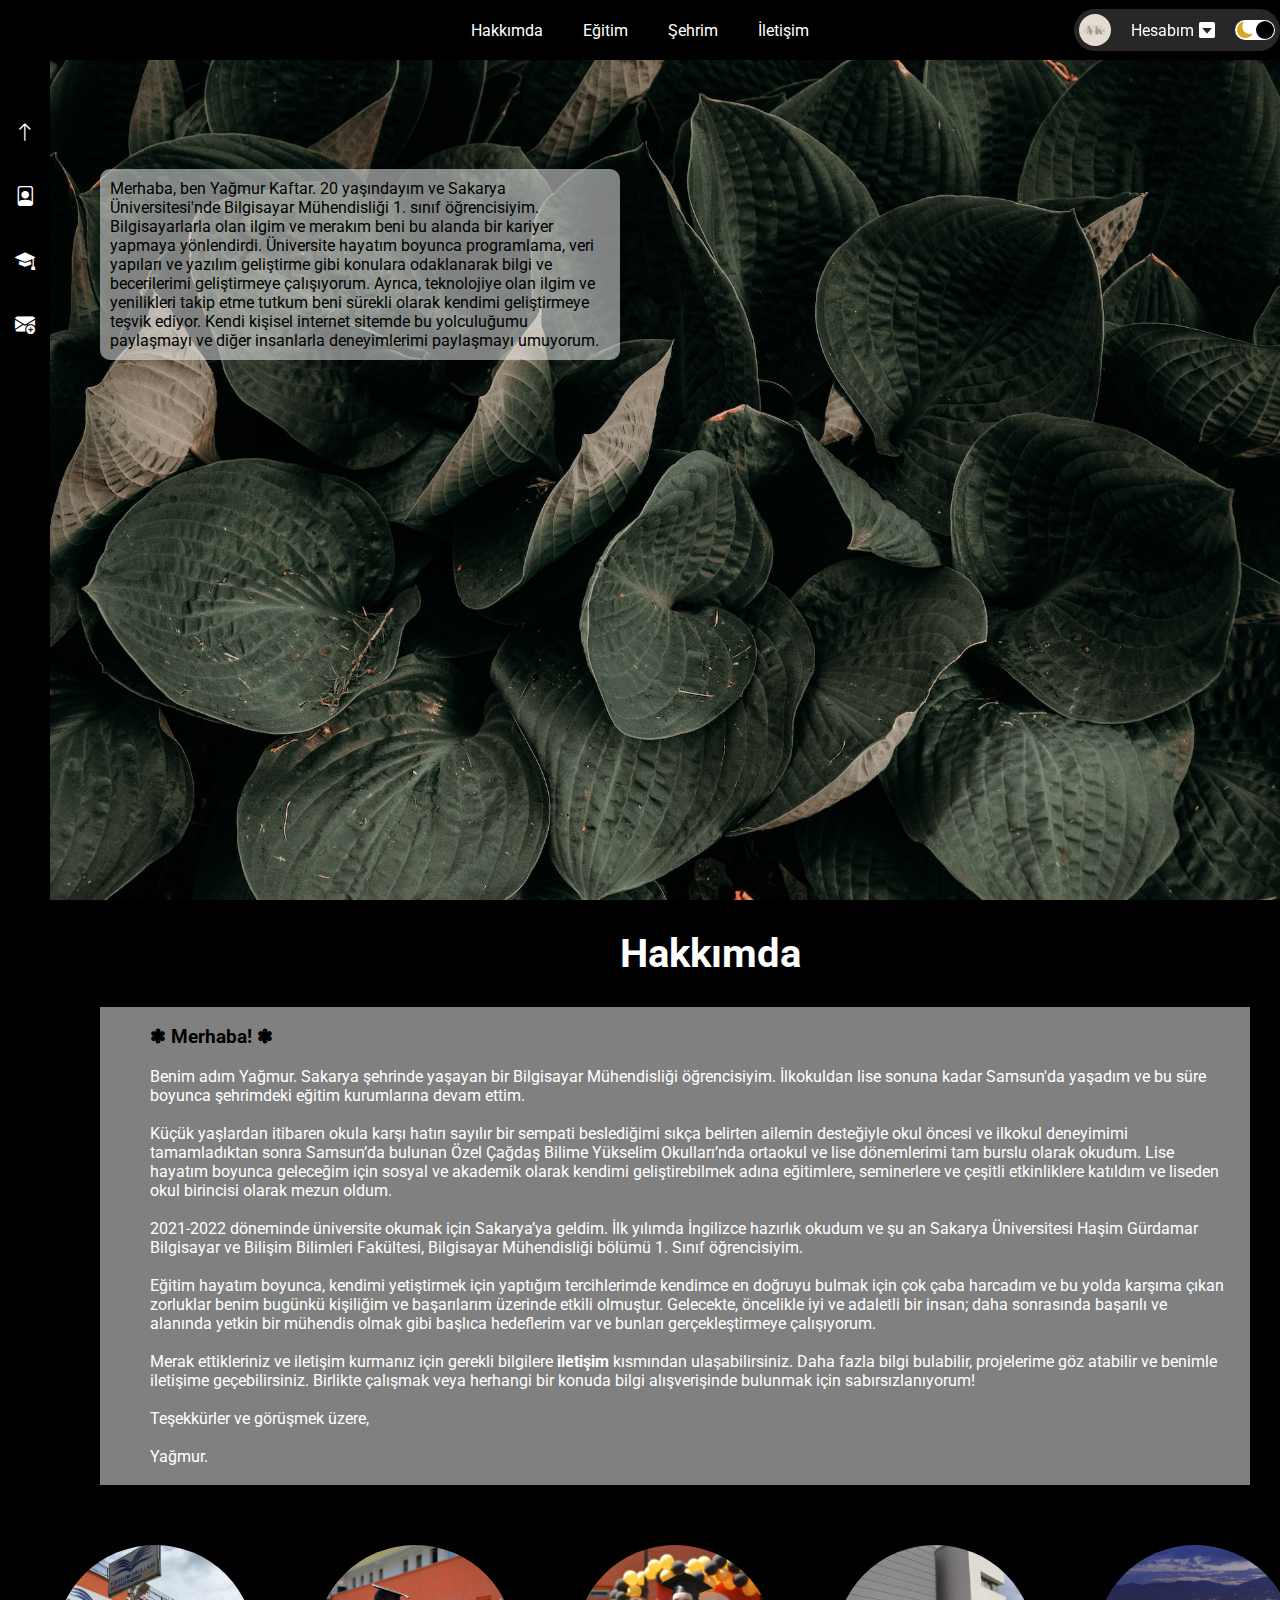
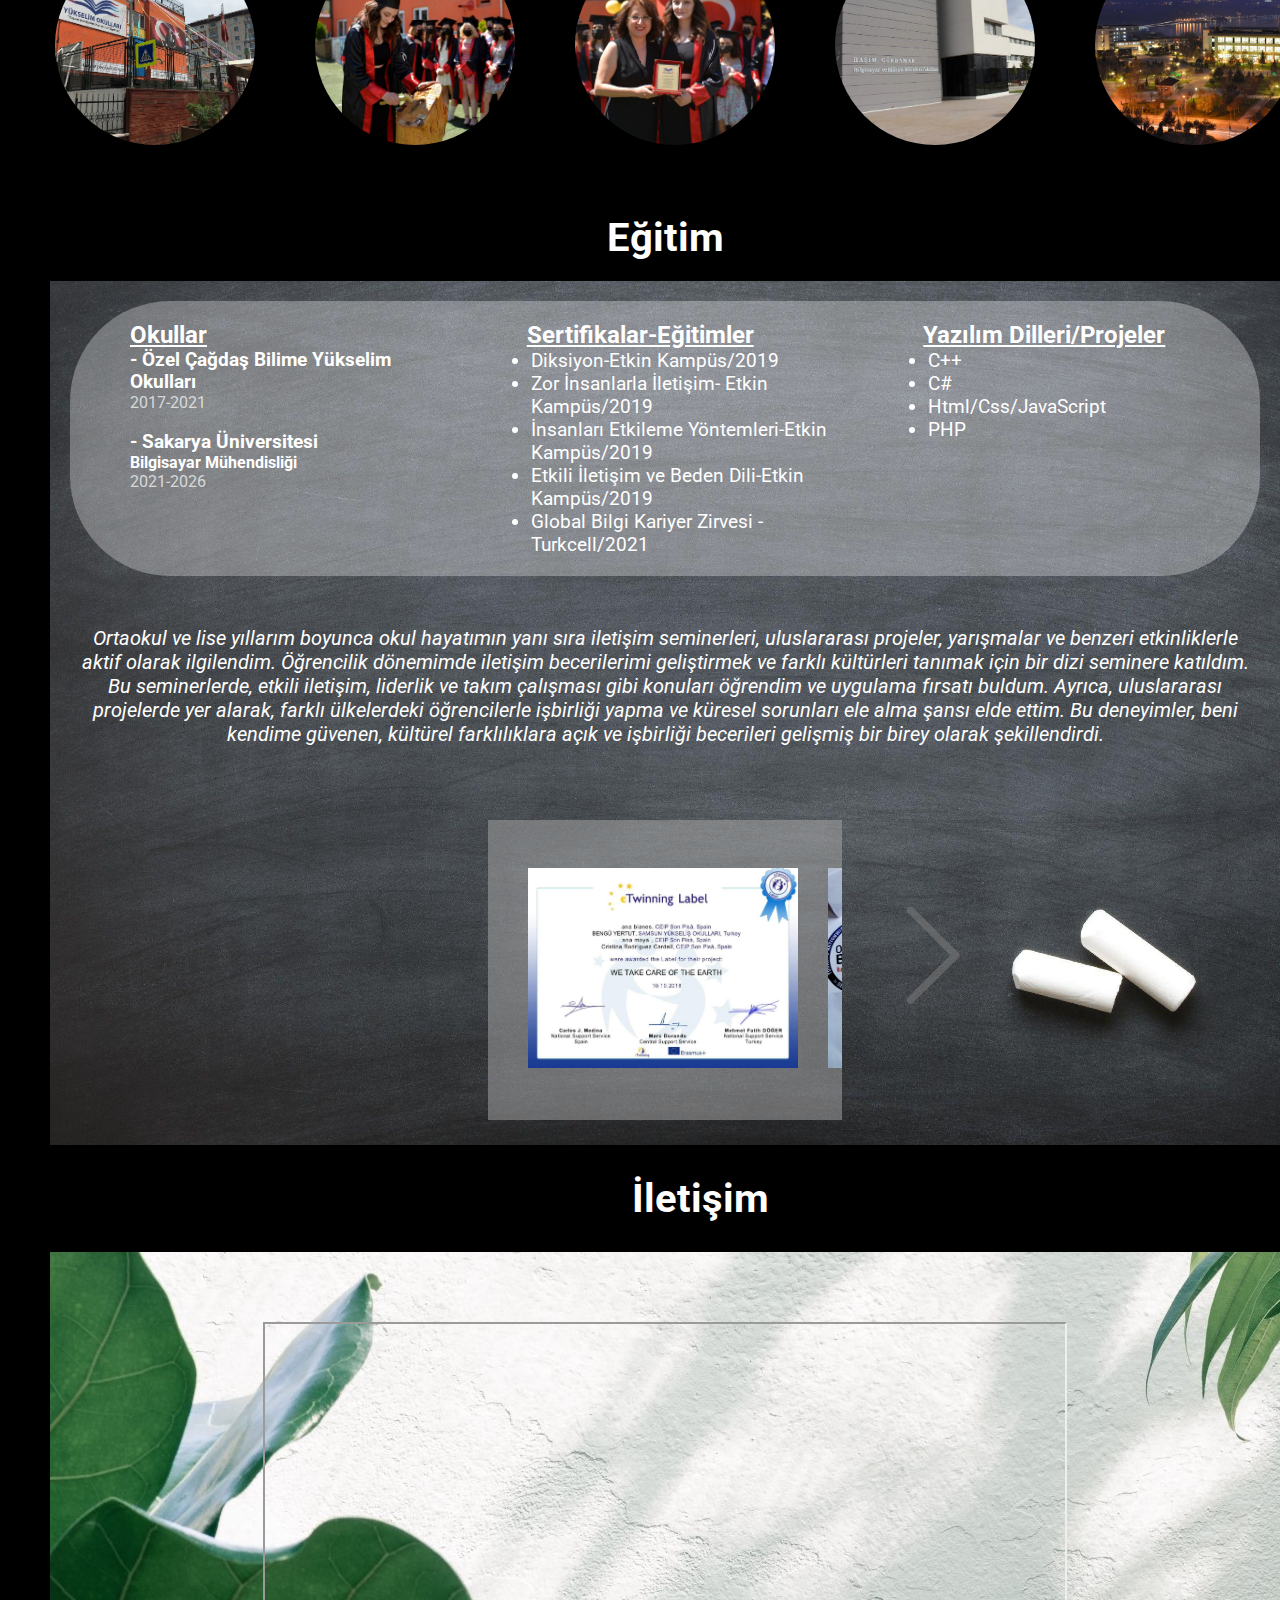
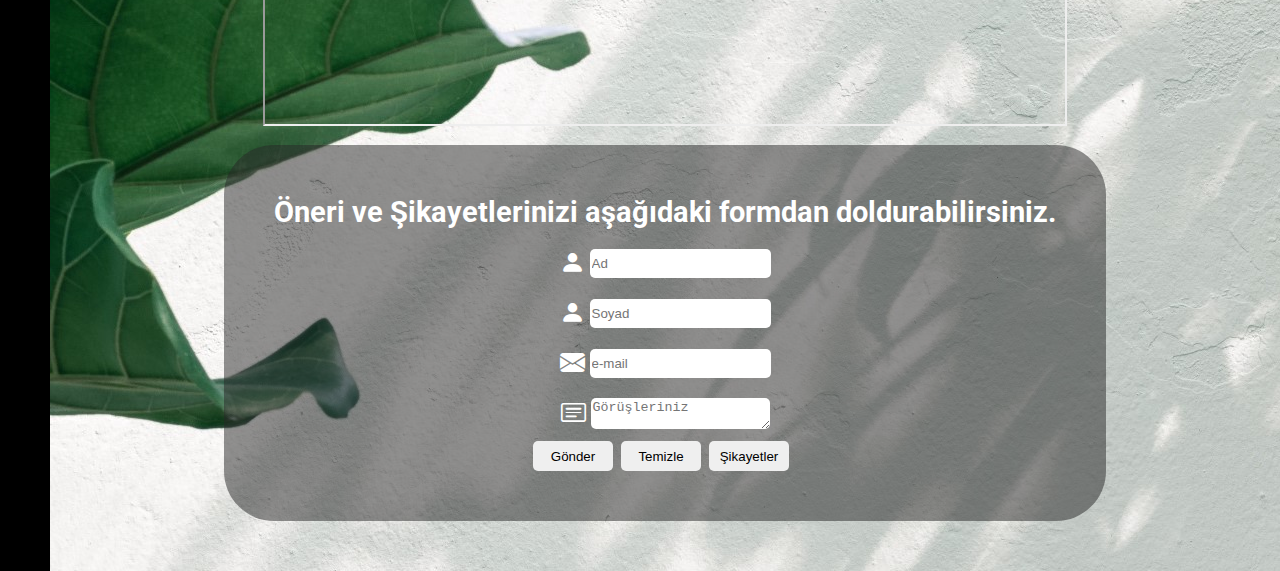
==== commit 67c820e9: "tamamlandı" ====
--- a/html/index.html
+++ b/html/index.html
@@ -22,16 +22,28 @@
             <li class="menu-list-item">
               <a href="city.html" target="_self">Şehrim</a>
             </li>
-            <li class="menu-list-item"><a href="#iletisim">İletişim</a></li>
+            <li class="menu-list-item">
+              <a href="#contact-container">İletişim</a>
+            </li>
           </ul>
         </nav>
       </section>
       <section>
         <div class="profile-container">
           <img class="profile-picture" src="../photos/hesap-logo.png" alt="" />
-          <div class="profile-text-container">
-            <span class="profile-text">Hesabım</span>
-            <i class="bi bi-caret-down-square-fill"></i>
+          <div class="logout" onclick="LogoutButton()">
+            <div class="profile-text-container" >
+              <span class="profile-text">Hesabım</span>
+              <i class="bi bi-caret-down-square-fill"></i>
+            </div>
+            <button
+              class="logout-button"
+              id="logoutButton"
+              style="display: none"
+              onclick="logout()"
+            >
+              Çıkış Yap
+            </button>
           </div>
           <div class="toggle">
             <i class="bi bi-moon-fill toggle-icon"></i>
@@ -310,54 +322,58 @@
             referrerpolicy="no-referrer-when-downgrade"
           ></iframe
           ><br />
-          <form @submit.prevent="submitForm" class="contact-form-wrapper">
+          <form class="contact-form-wrapper">
             <h3>
               Öneri ve Şikayetlerinizi aşağıdaki formdan doldurabilirsiniz.
             </h3>
-            <div class="input-box">
+            <label for="first-name" class="input-box">
               <i class="bi bi-person-fill"></i>
               <input
                 type="text"
-                name="name"
-                v-model="formData.name"
+                name="First Name"
                 placeholder="Ad"
                 autocomplete="off"
+                required
               />
-            </div>
-            <div class="input-box">
+            </label>
+            <label for="last-name" class="input-box">
               <i class="bi bi-person-fill"></i>
               <input
                 type="text"
-                name="surname"
-                v-model="formData.surname"
+                name="Last Name"
                 placeholder="Soyad"
                 autocomplete="off"
+                required
               />
-            </div>
-            <div class="input-box">
+            </label>
+            <label for="e-mail" class="input-box">
               <i class="bi bi-envelope-fill"></i>
               <input
                 type="email"
-                name="email"
-                v-model="formData.email"
+                name="E-mail"
                 placeholder="e-mail"
                 autocomplete="off"
+                required
               />
-            </div>
-            <div class="input-box">
+            </label>
+            <label for="ideas" class="input-box">
               <i class="bi bi-card-text"></i>
-              <input
+              <textarea
                 type="textarea"
-                name="message"
-                v-model="formData.message"
+                name="Message"
                 placeholder="Görüşleriniz"
                 autocomplete="off"
-              />
-            </div>
+                required
+              ></textarea>
+            </label>
             <div class="button-wrapper">
-              <button class="button" type="submit">Gönder</button>
-              <button class="button" @click="clearForm">Temizle</button>
-              <button class="button" @click="showComplaints">Şikayetler</button>
+              <button class="button" type="submit" onclick="showMessage()">
+                Gönder
+              </button>
+              <button class="button" onclick="clearForm()">Temizle</button>
+              <button class="button" onclick="showComplaints()">
+                Şikayetler
+              </button>
             </div>
           </form>
         </div>
@@ -367,6 +383,5 @@
 
     <script src="../javascript/script.js"></script>
     <script src="../javascript/contact.js"></script>
-    <script src="https://cdn.jsdelivr.net/npm/vue@2.6.14/dist/vue.js"></script>
   </body>
 </html>
--- a/css/style.css
+++ b/css/style.css
@@ -110,7 +110,23 @@
   align-items: center;
   column-gap: 5px;
   line-height: 1px;
-}
+  cursor: pointer;
+}
+
+.logout-button {
+  background-color: #f44336;
+  color: white;
+  padding: 8px 16px;
+  border: none;
+  border-radius: 4px;
+  cursor: pointer;
+}
+
+.logout-button:hover {
+  background-color: #d32f2f;
+}
+
+
 
 .toggle {
   width: 40px;
@@ -409,12 +425,14 @@
 .contact-container {
   margin-left: 50px;
 }
+
 .contact-title {
   padding: 30px;
   margin-left: 70px;
   text-align: center;
   font-size: 40px;
 }
+
 .contact-wrapper {
   background: url(../photos/contact-bg.jpg);
   background-position:cover;
@@ -435,6 +453,7 @@
   justify-content: center;
   font-size: 25px;
 }
+
 .contact-form-wrapper h3{
   margin-bottom: 12px;
 }
@@ -446,17 +465,27 @@
   align-items: center;
 
 }
+
 .contact-container .contact-wrapper .inputBox{
   background-color: rgba(38, 37, 37, 0.5);
   font-size: 30px;
   padding-left: 20px;
 }
+
 .contact-wrapper input{
   margin-left: 5px;
   border: none;
   border-radius: 5px;
   height: 27px;
 }
+
+.contact-wrapper textarea{
+  margin-left: 5px;
+  border: none;
+  border-radius: 5px;
+  height: 27px;
+}
+
 .button-wrapper{
   display: flex;
 }
@@ -493,7 +522,7 @@
 
 .menu-list-item a.active {
   text-decoration: none;
-  color: white;
+  color: black;
 }
 
 .navbar.active {
@@ -529,7 +558,7 @@
 }
 
 .education-container.active {
-  color: white;
+  color: black;
   background-color: white;
 }
 
@@ -555,6 +584,9 @@
   background-size: cover;
 }
 
+.contact-title.active{
+  color: black;
+}
 /*dark mode end*/
 
 /*responsive start*/
